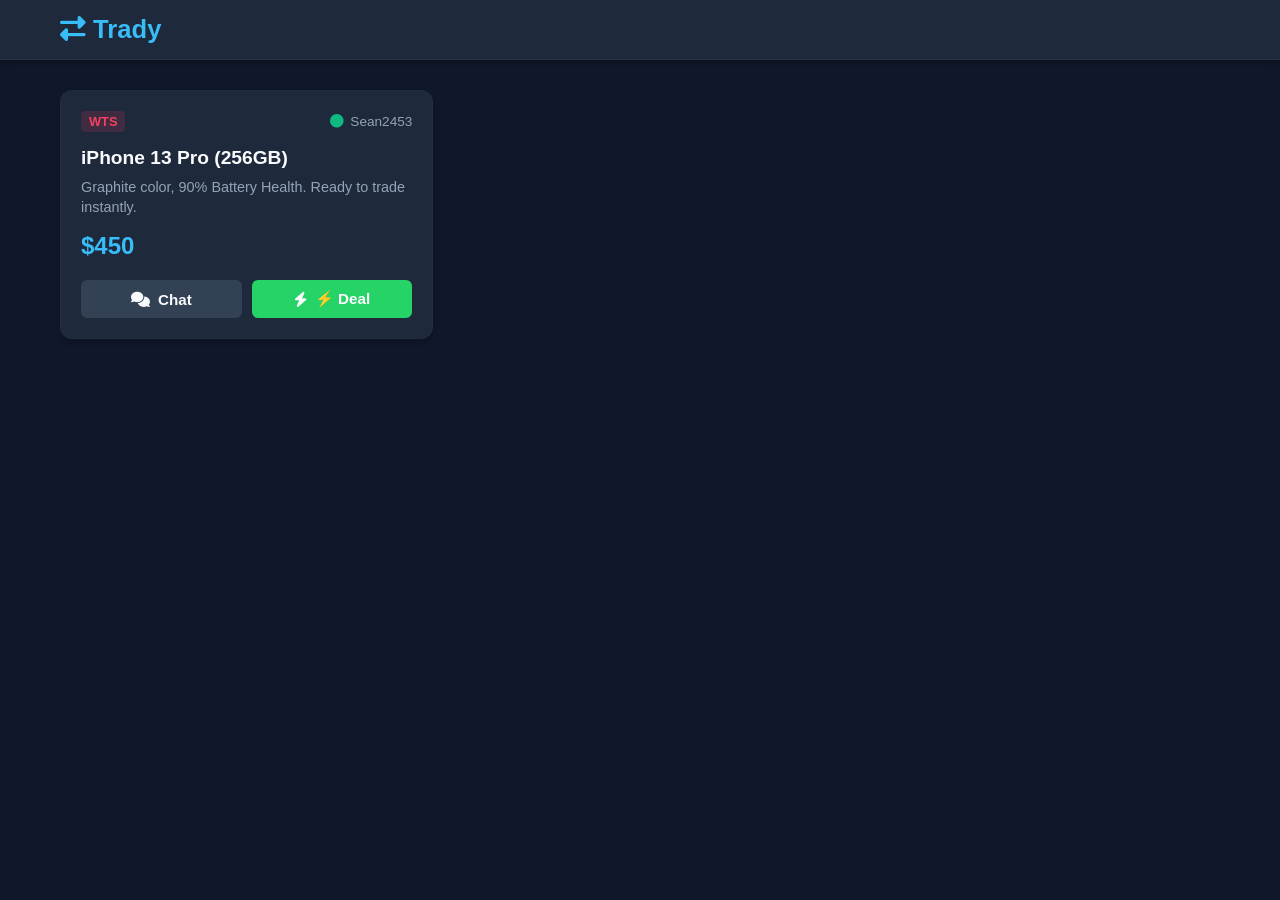
==== trady_debug/index.html @ e3c64886 "Introduce multiple contact choices feature to help dealers to contact to each other on their preferr" ====
<!DOCTYPE html>
<html lang="en">

<head>
    <meta charset="UTF-8">
    <meta name="viewport" content="width=device-width, initial-scale=1.0">
    <title>Trady - Advanced Marketplace</title>
    <link rel="stylesheet" href="style.css">
    <link rel="stylesheet" href="https://cdnjs.cloudflare.com/ajax/libs/font-awesome/6.4.0/css/all.min.css">
</head>

<body>

    <header class="navbar">
        <div class="nav-container">
            <h1 class="logo"><i class="fa-solid fa-right-left"></i> Trady</h1>
        </div>
    </header>

    <main class="container">
        <section class="deals-grid">

            <div class="deal-card" data-item="iPhone 13 Pro" data-price="$450" data-phone="60123456789"
                data-telegram="sean_trades" data-line="sean_line_id" data-email="sean@example.com"
                data-discord="Sean2453#1111" data-wechat="wxid_sean" data-fb="sean.messenger.id">

                <div class="card-header">
                    <span class="deal-type wts">WTS</span>
                    <span class="user-status online"><i class="fa-solid fa-circle"></i> Sean2453</span>
                </div>
                <div class="card-body">
                    <h3 class="item-title">iPhone 13 Pro (256GB)</h3>
                    <p class="item-details">Graphite color, 90% Battery Health. Ready to trade instantly.</p>
                    <div class="price-tag">$450</div>
                </div>
                <div class="card-actions">
                    <button class="btn btn-chat"><i class="fa-solid fa-comments"></i> Chat</button>
                    <button class="btn btn-deal trigger-deal-modal"><i class="fa-solid fa-bolt"></i> ⚡ Deal</button>
                </div>
            </div>

        </section>
    </main>

    <div id="dealModal" class="modal-overlay">
        <div class="modal-content">
            <div class="modal-header">
                <div class="modal-title-area">
                    <h2>Connect with Seller</h2>
                    <p class="modal-subtitle">Customize your message before sending.</p>
                </div>
                <button class="close-modal" aria-label="Close modal">&times;</button>
            </div>

            <div class="modal-body">
                <div class="preview-section">
                    <label for="messageBox" class="preview-label"><i class="fa-solid fa-pen-to-square"></i> Your Message
                        Offer:</label>
                    <textarea id="messageBox" rows="3" placeholder="Type your offer message here..."></textarea>
                    <p class="preview-hint">Editing this text updates all connection links below instantly!</p>
                </div>

                <hr class="modal-divider">

                <div class="tier-section">
                    <h3>⚡ One-Click Chat</h3>
                    <p class="tier-help">Opens the app automatically with your text above.</p>
                    <div class="tier-grid">
                        <a id="link-whatsapp" target="_blank" class="channel-btn btn-wa"><i
                                class="fa-brands fa-whatsapp"></i> WhatsApp</a>
                        <a id="link-telegram" target="_blank" class="channel-btn btn-tg"><i
                                class="fa-brands fa-telegram"></i> Telegram</a>
                        <a id="link-line" target="_blank" class="channel-btn btn-line"><i class="fa-brands fa-line"></i>
                            LINE Chat</a>
                        <a id="link-sms" class="channel-btn btn-sms"><i class="fa-solid fa-comment-sms"></i> Mobile
                            SMS</a>
                        <a id="link-email" class="channel-btn btn-email"><i class="fa-solid fa-envelope"></i> Send
                            Email</a>
                    </div>
                </div>

                <hr class="modal-divider">

                <div class="tier-section">
                    <h3>📋 Copy ID & Go</h3>
                    <p class="tier-help">Copies the seller's username and opens the app.</p>
                    <div class="tier-grid">
                        <button id="btn-discord" class="channel-btn btn-dc"><i class="fa-brands fa-discord"></i>
                            Discord</button>
                        <button id="btn-wechat" class="channel-btn btn-wc"><i class="fa-brands fa-weixin"></i>
                            WeChat</button>
                        <a id="link-messenger" target="_blank" class="channel-btn btn-msgr"><i
                                class="fa-brands fa-facebook-messenger"></i> Messenger</a>
                    </div>
                </div>
            </div>
        </div>
    </div>

    <div id="toast" class="toast-notification">Username copied to clipboard!</div>

    <script src="app.js"></script>
</body>

</html>
---- trady_debug/style.css ----
/* --- Core Reset & Colors --- */
:root {
    --bg-dark: #0f172a;
    --bg-card: #1e293b;
    --bg-input: #334155;
    --text-main: #f8fafc;
    --text-muted: #94a3b8;
    --primary-accent: #38bdf8;
    --whatsapp-green: #25d366;
    --wts-color: #f43f5e;
    --wtb-color: #10b981;
}

* {
    margin: 0;
    padding: 0;
    box-sizing: border-box;
    font-family: 'Segoe UI', Tahoma, Geneva, Verdana, sans-serif;
}

body {
    background-color: var(--bg-dark);
    color: var(--text-main);
    padding-bottom: 40px;
}

/* --- Navbar Design --- */
.navbar {
    background-color: var(--bg-card);
    position: sticky;
    top: 0;
    z-index: 100;
    box-shadow: 0 4px 6px -1px rgba(0, 0, 0, 0.3);
    border-bottom: 1px solid rgba(255, 255, 255, 0.05);
}

.nav-container {
    max-width: 1200px;
    margin: 0 auto;
    padding: 15px 20px;
    display: flex;
    justify-content: space-between;
    align-items: center;
}

.logo {
    font-size: 1.6rem;
    font-weight: 700;
    color: var(--primary-accent);
}

.nav-links a {
    color: var(--text-muted);
    text-decoration: none;
    margin-left: 20px;
    font-weight: 500;
    transition: color 0.2s;
}

.nav-links a:hover,
.nav-links a.active {
    color: var(--text-main);
}

.nav-links .profile-btn {
    background-color: rgba(56, 189, 248, 0.1);
    color: var(--primary-accent);
    padding: 6px 12px;
    border-radius: 20px;
    border: 1px solid var(--primary-accent);
}

/* --- Container Layout --- */
.container {
    max-width: 1200px;
    margin: 30px auto;
    padding: 0 20px;
}

/* --- Search & Filter Interface --- */
.filter-section {
    background-color: var(--bg-card);
    padding: 20px;
    border-radius: 12px;
    margin-bottom: 30px;
    box-shadow: 0 10px 15px -3px rgba(0, 0, 0, 0.3);
}

.search-bar-container {
    position: relative;
    width: 100%;
    margin-bottom: 15px;
}

.search-icon {
    position: absolute;
    left: 15px;
    top: 50%;
    transform: translateY(-50%);
    color: var(--text-muted);
}

.search-bar-container input {
    width: 100%;
    padding: 14px 14px 14px 45px;
    background-color: var(--bg-input);
    border: 1px solid transparent;
    border-radius: 8px;
    color: var(--text-main);
    font-size: 1rem;
    outline: none;
    transition: border-color 0.2s;
}

.search-bar-container input:focus {
    border-color: var(--primary-accent);
}

.market-toggles {
    display: flex;
    justify-content: space-between;
    align-items: center;
    flex-wrap: wrap;
    gap: 15px;
}

.tab-group {
    background-color: var(--bg-dark);
    padding: 4px;
    border-radius: 8px;
    display: flex;
}

.tab-btn {
    background: none;
    border: none;
    color: var(--text-muted);
    padding: 8px 24px;
    font-weight: 600;
    cursor: pointer;
    border-radius: 6px;
    transition: all 0.2s;
    display: flex;
    align-items: center;
    gap: 8px;
}

.tab-btn.active {
    background-color: var(--bg-input);
    color: var(--text-main);
}

.badge {
    font-size: 0.7rem;
    padding: 2px 6px;
    border-radius: 4px;
    color: white;
}

.badge.buy {
    background-color: var(--wts-color);
}

.badge.sell {
    background-color: var(--wtb-color);
}

.status-filter label {
    color: var(--text-muted);
    cursor: pointer;
    display: flex;
    align-items: center;
    gap: 8px;
}

/* --- Live Deals Grid System --- */
.deals-grid {
    display: grid;
    grid-template-columns: repeat(auto-fill, minmax(340px, 1fr));
    gap: 20px;
}

.deal-card {
    background-color: var(--bg-card);
    border-radius: 12px;
    padding: 20px;
    display: flex;
    flex-direction: column;
    justify-content: space-between;
    box-shadow: 0 4px 6px -1px rgba(0, 0, 0, 0.2);
    border: 1px solid rgba(255, 255, 255, 0.02);
    transition: transform 0.2s, box-shadow 0.2s;
}

.deal-card:hover {
    transform: translateY(-4px);
    box-shadow: 0 10px 20px -5px rgba(0, 0, 0, 0.4);
}

.card-header {
    display: flex;
    justify-content: space-between;
    align-items: center;
    margin-bottom: 15px;
}

.deal-type {
    font-weight: 800;
    padding: 3px 8px;
    border-radius: 4px;
    font-size: 0.8rem;
}

.deal-type.wts {
    background-color: rgba(244, 63, 94, 0.15);
    color: var(--wts-color);
}

.deal-type.wtb {
    background-color: rgba(16, 185, 129, 0.15);
    color: var(--wtb-color);
}

.user-status {
    font-size: 0.85rem;
    color: var(--text-muted);
    display: flex;
    align-items: center;
    gap: 6px;
}

.user-status.online i {
    color: var(--wtb-color);
}

.user-status.away i {
    color: #f59e0b;
}

.card-body {
    flex-grow: 1;
    margin-bottom: 20px;
}

.item-title {
    font-size: 1.2rem;
    margin-bottom: 8px;
}

.item-details {
    color: var(--text-muted);
    font-size: 0.9rem;
    line-height: 1.4;
    margin-bottom: 15px;
}

.price-tag {
    font-size: 1.5rem;
    font-weight: 700;
    color: var(--primary-accent);
}

/* --- Action Buttons Alignment --- */
.card-actions {
    display: grid;
    grid-template-columns: 1fr 1fr;
    gap: 10px;
}

.btn {
    padding: 10px;
    border: none;
    border-radius: 6px;
    font-weight: 600;
    font-size: 0.95rem;
    cursor: pointer;
    text-align: center;
    text-decoration: none;
    display: flex;
    justify-content: center;
    align-items: center;
    gap: 8px;
    transition: background-color 0.2s, opacity 0.2s;
}

.btn-chat {
    background-color: var(--bg-input);
    color: var(--text-main);
}

.btn-chat:hover {
    background-color: #475569;
}

.btn-deal {
    background-color: var(--whatsapp-green);
    color: #fff;
}

.btn-deal:hover {
    opacity: 0.9;
}

/* (Keep your existing styles from earlier, and append the following modal/toast layouts) */

/* --- Modal Layout Overlay --- */
.modal-overlay {
    position: fixed;
    top: 0;
    left: 0;
    width: 100%;
    height: 100%;
    background-color: rgba(0, 0, 0, 0.7);
    display: none;
    /* Controlled by JS */
    justify-content: center;
    align-items: center;
    z-index: 1000;
}

.modal-content {
    background-color: var(--bg-card);
    width: 90%;
    max-width: 500px;
    border-radius: 12px;
    padding: 24px;
    border: 1px solid rgba(255, 255, 255, 0.1);
    box-shadow: 0 20px 25px -5px rgba(0, 0, 0, 0.5);
    animation: fadeIn 0.2s ease-out;
}

@keyframes fadeIn {
    from {
        transform: scale(0.95);
        opacity: 0;
    }

    to {
        transform: scale(1);
        opacity: 1;
    }
}

.modal-header {
    display: flex;
    justify-content: space-between;
    align-items: center;
    margin-bottom: 20px;
}

.close-modal {
    background: none;
    border: none;
    color: var(--text-muted);
    font-size: 2rem;
    cursor: pointer;
}

.modal-body h3 {
    font-size: 0.95rem;
    color: var(--text-muted);
    margin-bottom: 12px;
    text-transform: uppercase;
    letter-spacing: 0.5px;
}

.modal-divider {
    border: 0;
    height: 1px;
    background: rgba(255, 255, 255, 0.1);
    margin: 20px 0;
}

/* --- Tiered Channel Grids --- */
.tier-grid {
    display: grid;
    grid-template-columns: repeat(auto-fill, minmax(130px, 1fr));
    gap: 10px;
}

.channel-btn {
    padding: 12px;
    border: none;
    border-radius: 6px;
    color: #fff;
    font-weight: 600;
    font-size: 0.85rem;
    cursor: pointer;
    text-align: center;
    text-decoration: none;
    display: flex;
    flex-direction: column;
    align-items: center;
    gap: 6px;
    transition: transform 0.1s, filter 0.2s;
}

.channel-btn i {
    font-size: 1.4rem;
}

.channel-btn:hover {
    filter: brightness(1.15);
    transform: translateY(-2px);
}

/* --- Exact Brand Hex Colors --- */
.btn-wa {
    background-color: #25D366;
}

.btn-tg {
    background-color: #26A5E4;
}

.btn-line {
    background-color: #06C755;
}

.btn-sms {
    background-color: #4b5563;
}

.btn-email {
    background-color: #ea4335;
}

.btn-dc {
    background-color: #5865F2;
}

.btn-wc {
    background-color: #07C160;
}

.btn-msgr {
    background-color: #00B2FF;
}

/* --- Toast Notification Banner --- */
.toast-notification {
    position: fixed;
    bottom: -60px;
    left: 50%;
    transform: translateX(-50%);
    background-color: var(--primary-accent);
    color: #0f172a;
    padding: 12px 24px;
    border-radius: 30px;
    font-weight: 700;
    box-shadow: 0 10px 15px -3px rgba(0, 0, 0, 0.3);
    transition: bottom 0.3s ease-in-out;
    z-index: 1100;
}

.toast-notification.show {
    bottom: 30px;
}

.modal-title-area h2 {
    font-size: 1.4rem;
    font-weight: 700;
}

.modal-subtitle {
    color: var(--text-muted);
    font-size: 0.85rem;
    margin-top: 2px;
}

.tier-section {
    margin-bottom: 15px;
}

.tier-section h3 {
    font-size: 1rem;
    color: var(--text-main);
    margin-bottom: 2px !important;
}

.tier-help {
    color: var(--text-muted);
    font-size: 0.8rem;
    margin-bottom: 12px;
}

/* --- Message Preview Box Styles --- */
.preview-section {
    display: flex;
    flex-direction: column;
    margin-bottom: 5px;
}

.preview-label {
    font-size: 0.9rem;
    font-weight: 600;
    color: var(--primary-accent);
    margin-bottom: 8px;
    display: flex;
    align-items: center;
    gap: 6px;
}

#messageBox {
    background-color: var(--bg-dark);
    color: var(--text-main);
    border: 1px solid var(--bg-input);
    border-radius: 8px;
    padding: 12px;
    font-size: 0.95rem;
    line-height: 1.4;
    resize: none;
    outline: none;
    transition: border-color 0.2s;
}

#messageBox:focus {
    border-color: var(--primary-accent);
}

.preview-hint {
    font-size: 0.75rem;
    color: var(--text-muted);
    margin-top: 6px;
    font-style: italic;
}
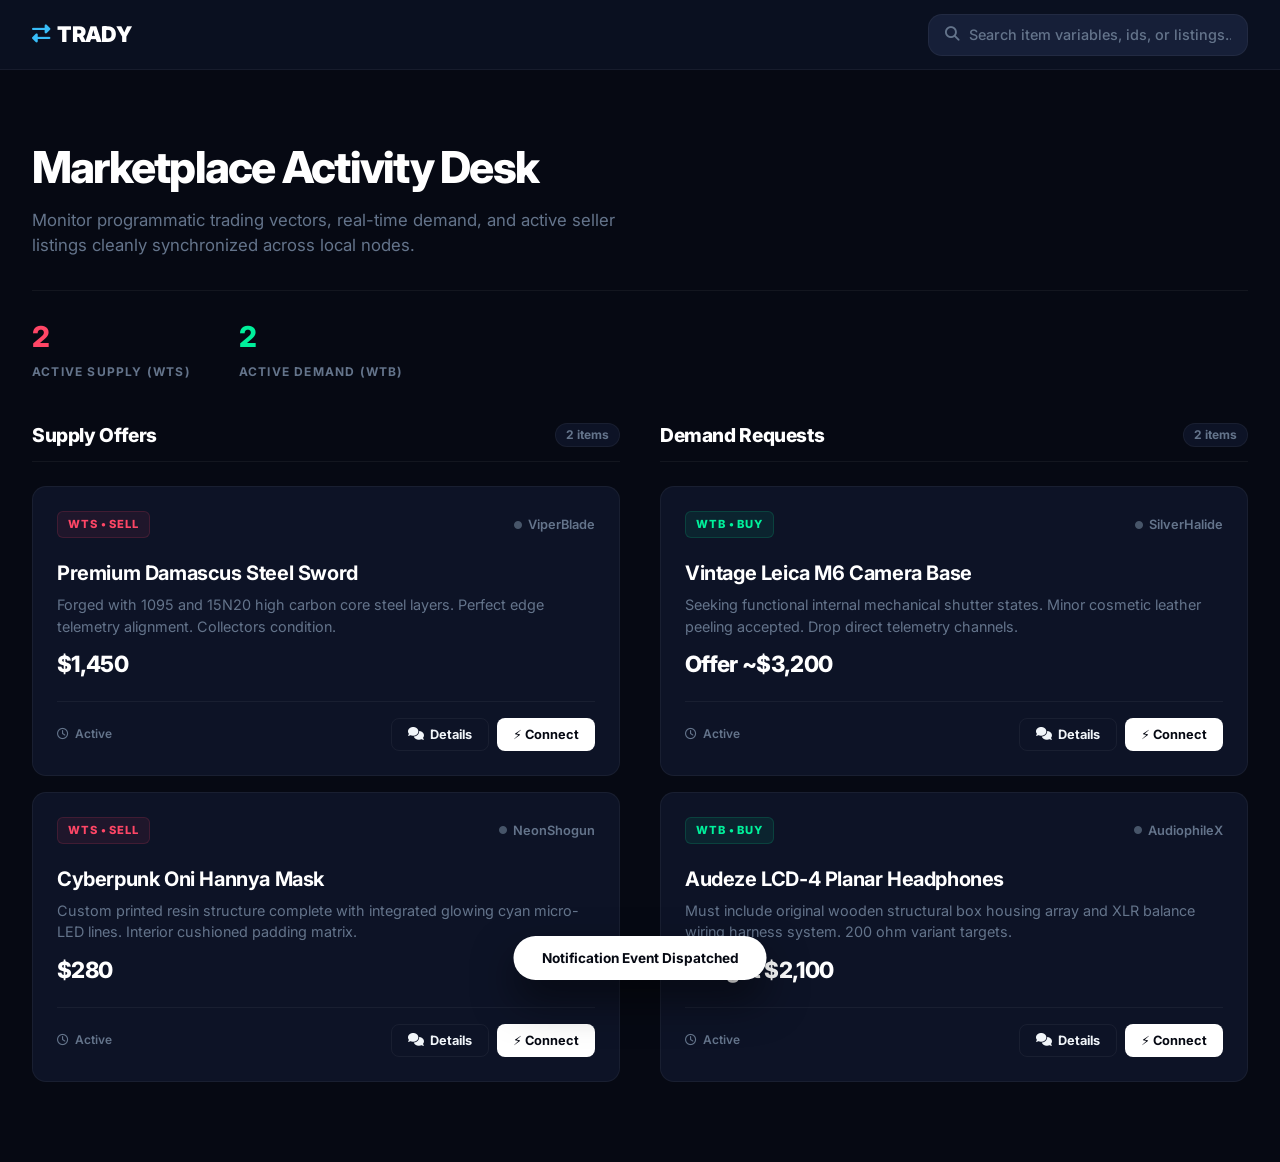
==== commit a8b1ff68: "Revamp marketplace UI with dynamic data loading, search filtering, and premium dark theme" ====
--- a/trady_debug/index.html
+++ b/trady_debug/index.html
@@ -1,105 +1,114 @@
 <!DOCTYPE html>
 <html lang="en">
-
 <head>
     <meta charset="UTF-8">
     <meta name="viewport" content="width=device-width, initial-scale=1.0">
-    <title>Trady - Advanced Marketplace</title>
+    <title>Trady — Premium Analytics Trading Board</title>
     <link rel="stylesheet" href="style.css">
+    <link href="https://fonts.googleapis.com/css2?family=Inter:wght@400;500;600;700;800;900&display=swap" rel="stylesheet">
     <link rel="stylesheet" href="https://cdnjs.cloudflare.com/ajax/libs/font-awesome/6.4.0/css/all.min.css">
 </head>
-
 <body>
 
     <header class="navbar">
         <div class="nav-container">
             <h1 class="logo"><i class="fa-solid fa-right-left"></i> Trady</h1>
+            <div class="nav-search-wrapper">
+                <div class="nav-search-input-wrap" id=\"navSearchWrap\">
+                    <i class="fa-solid fa-magnifying-glass nav-search-icon"></i>
+                    <input type="text" id="searchInput" placeholder="Search item variables, ids, or listings..." autocomplete="off">
+                    <button class="nav-clear-btn" id="clearSearch" aria-label="Clear context search">
+                        <i class="fa-solid fa-xmark"></i>
+                    </button>
+                </div>
+            </div>
         </div>
+        <div class="nav-search-meta" id="searchMeta"></div>
     </header>
 
-    <main class="container">
-        <section class="deals-grid">
+    <section class="hero-section">
+        <h2 class="hero-title">Marketplace Activity Desk</h2>
+        <p class="hero-subtitle">Monitor programmatic trading vectors, real-time demand, and active seller listings cleanly synchronized across local nodes.</p>
+        
+        <div class="hero-stats-row">
+            <div class="stat-item">
+                <span id="wtsCount" class="stat-val wts-color">0</span>
+                <span class="stat-lbl">Active Supply (WTS)</span>
+            </div>
+            <div class="stat-item">
+                <span id="wtbCount" class="stat-val wtb-color">0</span>
+                <span class="stat-lbl">Active Demand (WTB)</span>
+            </div>
+        </div>
+    </section>
 
-            <div class="deal-card" data-item="iPhone 13 Pro" data-price="$450" data-phone="60123456789"
-                data-telegram="sean_trades" data-line="sean_line_id" data-email="sean@example.com"
-                data-discord="Sean2453#1111" data-wechat="wxid_sean" data-fb="sean.messenger.id">
+    <main class="main-marketplace-grid">
+        
+        <section class="market-column">
+            <header class="column-header">
+                <h3 class="column-title">Supply Offers</h3>
+                <span id="wtsBadge" class="column-count-badge">0 items</span>
+            </header>
+            
+            <div id="wtsEmpty" class="empty-state-card hidden-element">No sell configurations active.</div>
+            <div id="wtsGrid" class="deals-vertical-stack">
+                </div>
+        </section>
 
-                <div class="card-header">
-                    <span class="deal-type wts">WTS</span>
-                    <span class="user-status online"><i class="fa-solid fa-circle"></i> Sean2453</span>
+        <section class="market-column">
+            <header class="column-header">
+                <h3 class="column-title">Demand Requests</h3>
+                <span id="wtbBadge" class="column-count-badge">0 items</span>
+            </header>
+            
+            <div id="wtbEmpty" class="empty-state-card hidden-element">No demand lines matching query signals.</div>
+            <div id="wtbGrid" class="deals-vertical-stack">
                 </div>
-                <div class="card-body">
-                    <h3 class="item-title">iPhone 13 Pro (256GB)</h3>
-                    <p class="item-details">Graphite color, 90% Battery Health. Ready to trade instantly.</p>
-                    <div class="price-tag">$450</div>
-                </div>
-                <div class="card-actions">
-                    <button class="btn btn-chat"><i class="fa-solid fa-comments"></i> Chat</button>
-                    <button class="btn btn-deal trigger-deal-modal"><i class="fa-solid fa-bolt"></i> ⚡ Deal</button>
-                </div>
-            </div>
-
         </section>
     </main>
 
+    <div id="noResults" class="empty-state-card hidden-element" style="max-width: 600px; margin: 3rem auto;">
+        <i class="fa-solid fa-box-open" style="font-size: 2rem; margin-bottom: 10px;"></i>
+        <p>No trading data matrices correlate with criteria search query signature: <strong id="noResultsQuery">""</strong></p>
+    </div>
+
     <div id="dealModal" class="modal-overlay">
-        <div class="modal-content">
-            <div class="modal-header">
-                <div class="modal-title-area">
-                    <h2>Connect with Seller</h2>
-                    <p class="modal-subtitle">Customize your message before sending.</p>
-                </div>
-                <button class="close-modal" aria-label="Close modal">&times;</button>
-            </div>
-
-            <div class="modal-body">
-                <div class="preview-section">
-                    <label for="messageBox" class="preview-label"><i class="fa-solid fa-pen-to-square"></i> Your Message
-                        Offer:</label>
-                    <textarea id="messageBox" rows="3" placeholder="Type your offer message here..."></textarea>
-                    <p class="preview-hint">Editing this text updates all connection links below instantly!</p>
+        <div class="modal-wrapper">
+            <header class="modal-header-block">
+                <h3 class="modal-title-text" id="modalTitle">Initialize Transaction Link</h3>
+                <button class="close-modal" aria-label="Close interactive display overlay"><i class="fa-solid fa-xmark"></i></button>
+            </header>
+            
+            <div class="modal-body-content">
+                <div class="preview-box-container">
+                    <p id="messageBox" style="font-size: 0.95rem; line-height: 1.5; color: var(--text-main); font-weight: 500;"></p>
                 </div>
 
-                <hr class="modal-divider">
-
                 <div class="tier-section">
-                    <h3>⚡ One-Click Chat</h3>
-                    <p class="tier-help">Opens the app automatically with your text above.</p>
+                    <h3>⚡ Direct Integration Channels</h3>
                     <div class="tier-grid">
-                        <a id="link-whatsapp" target="_blank" class="channel-btn btn-wa"><i
-                                class="fa-brands fa-whatsapp"></i> WhatsApp</a>
-                        <a id="link-telegram" target="_blank" class="channel-btn btn-tg"><i
-                                class="fa-brands fa-telegram"></i> Telegram</a>
-                        <a id="link-line" target="_blank" class="channel-btn btn-line"><i class="fa-brands fa-line"></i>
-                            LINE Chat</a>
-                        <a id="link-sms" class="channel-btn btn-sms"><i class="fa-solid fa-comment-sms"></i> Mobile
-                            SMS</a>
-                        <a id="link-email" class="channel-btn btn-email"><i class="fa-solid fa-envelope"></i> Send
-                            Email</a>
+                        <a id="link-whatsapp" target="_blank" class="channel-btn"><i class="fa-brands fa-whatsapp"></i> WhatsApp</a>
+                        <a id="link-telegram" target="_blank" class="channel-btn"><i class="fa-brands fa-telegram"></i> Telegram</a>
+                        <a id="link-line" target="_blank" class="channel-btn"><i class="fa-brands fa-line"></i> LINE Chat</a>
+                        <a id="link-sms" class="channel-btn"><i class="fa-solid fa-comment-sms"></i> Mobile SMS</a>
+                        <a id="link-email" class="channel-btn"><i class="fa-solid fa-envelope"></i> Send Email</a>
                     </div>
                 </div>
 
-                <hr class="modal-divider">
-
                 <div class="tier-section">
-                    <h3>📋 Copy ID & Go</h3>
-                    <p class="tier-help">Copies the seller's username and opens the app.</p>
+                    <h3>📋 Identity Context Routing</h3>
                     <div class="tier-grid">
-                        <button id="btn-discord" class="channel-btn btn-dc"><i class="fa-brands fa-discord"></i>
-                            Discord</button>
-                        <button id="btn-wechat" class="channel-btn btn-wc"><i class="fa-brands fa-weixin"></i>
-                            WeChat</button>
-                        <a id="link-messenger" target="_blank" class="channel-btn btn-msgr"><i
-                                class="fa-brands fa-facebook-messenger"></i> Messenger</a>
+                        <button id="btn-discord" class="channel-btn"><i class="fa-brands fa-discord"></i> Discord</button>
+                        <button id="btn-wechat" class="channel-btn"><i class="fa-brands fa-weixin"></i> WeChat</button>
+                        <a id="link-messenger" target="_blank" class="channel-btn"><i class="fa-brands fa-facebook-messenger"></i> Messenger</a>
                     </div>
                 </div>
             </div>
         </div>
     </div>
 
-    <div id="toast" class="toast-notification">Username copied to clipboard!</div>
+    <div id="toast" class="toast-notification">Notification Event Dispatched</div>
 
     <script src="app.js"></script>
 </body>
-
 </html>
--- a/trady_debug/style.css
+++ b/trady_debug/style.css
@@ -1,526 +1,582 @@
-/* --- Core Reset & Colors --- */
+/* ==========================================================================
+   1. PREMIUM CINEMATIC DARK DESIGN TOKENS
+   ========================================================================== */
 :root {
-    --bg-dark: #0f172a;
-    --bg-card: #1e293b;
-    --bg-input: #334155;
-    --text-main: #f8fafc;
-    --text-muted: #94a3b8;
-    --primary-accent: #38bdf8;
-    --whatsapp-green: #25d366;
-    --wts-color: #f43f5e;
-    --wtb-color: #10b981;
-}
-
-* {
-    margin: 0;
-    padding: 0;
-    box-sizing: border-box;
-    font-family: 'Segoe UI', Tahoma, Geneva, Verdana, sans-serif;
-}
-
-body {
-    background-color: var(--bg-dark);
-    color: var(--text-main);
-    padding-bottom: 40px;
-}
-
-/* --- Navbar Design --- */
+    /* Obsidian Luxury Base Tones */
+    --bg-dark:        #060913;       /* Deep obsidian canvas background */
+    --bg-card:        #0d1326;       /* Elevated pitch-dark panel base */
+    --bg-input:       #161f38;       /* Clean, high-contrast input slots */
+    --border-subtle:  rgba(255, 255, 255, 0.05);
+    --border-glow:    rgba(56, 189, 248, 0.15);
+    
+    /* Typography Palette */
+    --text-main:      #f1f5f9;       /* Razor sharp high-contrast off-white */
+    --text-muted:     #64748b;       /* Cool slate grey for secondary metadata */
+    --text-bright:    #ffffff;       /* Pure white accents */
+    
+    /* Luxury Identity Colors */
+    --primary-accent: #38bdf8;       /* Electric Cyan Core */
+    --wts-glow:       #ff4666;       /* Premium Ruby for WTS (Want to Sell) */
+    --wtb-glow:       #00f09b;       /* Luminous Emerald for WTB (Want to Buy) */
+    
+    /* Layout Constants */
+    --nav-height:     70px;
+    --radius-premium: 14px;
+    --radius-pill:    50rem;
+    --transition-smooth: all 0.3s cubic-bezier(0.16, 1, 0.3, 1);
+}
+
+/* ==========================================================================
+   2. GLOBAL TYPOGRAPHY RESET
+   ========================================================================== */
+* { 
+    margin: 0; 
+    padding: 0; 
+    box-sizing: border-box; 
+    font-family: 'Inter', system-ui, -apple-system, sans-serif;
+    -webkit-font-smoothing: antialiased;
+}
+
+html { 
+    scroll-behavior: smooth; 
+}
+
+body { 
+    background-color: var(--bg-dark); 
+    color: var(--text-main); 
+    padding-bottom: 80px;
+    line-height: 1.5;
+}
+
+/* ==========================================================================
+   3. HIGH-END FIXED NAVIGATION HEADER
+   ========================================================================== */
 .navbar {
-    background-color: var(--bg-card);
+    background-color: rgba(13, 19, 38, 0.75);
+    backdrop-filter: blur(20px);
+    -webkit-backdrop-filter: blur(20px);
     position: sticky;
     top: 0;
-    z-index: 100;
-    box-shadow: 0 4px 6px -1px rgba(0, 0, 0, 0.3);
-    border-bottom: 1px solid rgba(255, 255, 255, 0.05);
+    z-index: 200;
+    border-bottom: 1px solid var(--border-subtle);
+    height: var(--nav-height);
+    display: flex;
+    align-items: center;
 }
 
 .nav-container {
-    max-width: 1200px;
+    max-width: 1300px;
+    width: 100%;
     margin: 0 auto;
-    padding: 15px 20px;
-    display: flex;
+    padding: 0 2rem;
+    display: flex;
+    align-items: center;
     justify-content: space-between;
-    align-items: center;
 }
 
 .logo {
-    font-size: 1.6rem;
-    font-weight: 700;
+    font-size: 1.35rem;
+    font-weight: 900;
+    letter-spacing: -0.03em;
+    color: var(--text-bright);
+    display: flex;
+    align-items: center;
+    gap: 8px;
+    text-transform: uppercase;
+}
+
+.logo i {
     color: var(--primary-accent);
-}
-
-.nav-links a {
-    color: var(--text-muted);
-    text-decoration: none;
-    margin-left: 20px;
+    font-size: 1.15rem;
+}
+
+/* Typography-Focused Search Bar Engine */
+.nav-search-wrapper {
+    position: relative;
+    display: flex;
+    align-items: center;
+}
+
+.nav-search-input-wrap {
+    display: flex;
+    align-items: center;
+    background-color: var(--bg-input);
+    border: 1px solid var(--border-subtle);
+    border-radius: var(--radius-premium);
+    padding: 0 1rem;
+    height: 42px;
+    width: 320px;
+    transition: var(--transition-smooth);
+}
+
+.nav-search-input-wrap:focus-within {
+    border-color: rgba(56, 189, 248, 0.4);
+    box-shadow: 0 0 0 1px rgba(56, 189, 248, 0.4);
+    width: 380px;
+}
+
+.nav-search-icon {
+    color: var(--text-muted);
+    margin-right: 10px;
+    font-size: 0.9rem;
+}
+
+.nav-search-input-wrap input {
+    background: transparent;
+    border: none;
+    outline: none;
+    color: var(--text-main);
+    width: 100%;
+    font-size: 0.9rem;
     font-weight: 500;
-    transition: color 0.2s;
-}
-
-.nav-links a:hover,
-.nav-links a.active {
-    color: var(--text-main);
-}
-
-.nav-links .profile-btn {
-    background-color: rgba(56, 189, 248, 0.1);
-    color: var(--primary-accent);
-    padding: 6px 12px;
-    border-radius: 20px;
-    border: 1px solid var(--primary-accent);
-}
-
-/* --- Container Layout --- */
-.container {
-    max-width: 1200px;
-    margin: 30px auto;
-    padding: 0 20px;
-}
-
-/* --- Search & Filter Interface --- */
-.filter-section {
-    background-color: var(--bg-card);
-    padding: 20px;
-    border-radius: 12px;
-    margin-bottom: 30px;
-    box-shadow: 0 10px 15px -3px rgba(0, 0, 0, 0.3);
-}
-
-.search-bar-container {
-    position: relative;
-    width: 100%;
-    margin-bottom: 15px;
-}
-
-.search-icon {
-    position: absolute;
-    left: 15px;
-    top: 50%;
-    transform: translateY(-50%);
-    color: var(--text-muted);
-}
-
-.search-bar-container input {
-    width: 100%;
-    padding: 14px 14px 14px 45px;
-    background-color: var(--bg-input);
-    border: 1px solid transparent;
-    border-radius: 8px;
-    color: var(--text-main);
-    font-size: 1rem;
-    outline: none;
-    transition: border-color 0.2s;
-}
-
-.search-bar-container input:focus {
-    border-color: var(--primary-accent);
-}
-
-.market-toggles {
-    display: flex;
-    justify-content: space-between;
-    align-items: center;
-    flex-wrap: wrap;
-    gap: 15px;
-}
-
-.tab-group {
-    background-color: var(--bg-dark);
-    padding: 4px;
-    border-radius: 8px;
-    display: flex;
-}
-
-.tab-btn {
+}
+
+.nav-search-input-wrap input::placeholder {
+    color: var(--text-muted);
+}
+
+.nav-clear-btn {
     background: none;
     border: none;
     color: var(--text-muted);
-    padding: 8px 24px;
+    cursor: pointer;
+    padding: 2px;
+    display: none;
+}
+
+.nav-clear-btn:hover { color: var(--text-main); }
+.nav-search-btn { display: none; } /* Kept clean desktop visible */
+
+/* Live Search Meta Overlay Dropdown */
+.nav-search-meta {
+    position: absolute;
+    top: calc(var(--nav-height) - 12px);
+    right: 2rem;
+    background-color: var(--bg-card);
+    border: 1px solid var(--border-subtle);
+    border-radius: var(--radius-premium);
+    padding: 12px 18px;
+    font-size: 0.8rem;
+    color: var(--text-muted);
     font-weight: 600;
-    cursor: pointer;
-    border-radius: 6px;
-    transition: all 0.2s;
-    display: flex;
-    align-items: center;
-    gap: 8px;
-}
-
-.tab-btn.active {
-    background-color: var(--bg-input);
-    color: var(--text-main);
-}
-
-.badge {
-    font-size: 0.7rem;
-    padding: 2px 6px;
-    border-radius: 4px;
-    color: white;
-}
-
-.badge.buy {
-    background-color: var(--wts-color);
-}
-
-.badge.sell {
-    background-color: var(--wtb-color);
-}
-
-.status-filter label {
-    color: var(--text-muted);
-    cursor: pointer;
-    display: flex;
-    align-items: center;
-    gap: 8px;
-}
-
-/* --- Live Deals Grid System --- */
-.deals-grid {
+    letter-spacing: 0.5px;
+    box-shadow: 0 20px 40px rgba(0,0,0,0.5);
+    display: none;
+    z-index: 190;
+}
+
+/* ==========================================================================
+   4. TYPOGRAPHICAL HERO DASHBOARD
+   ========================================================================== */
+.hero-section {
+    max-width: 1300px;
+    margin: 4rem auto 2.5rem auto;
+    padding: 0 2rem;
+    text-align: left;
+}
+
+.hero-title {
+    font-size: 2.75rem;
+    font-weight: 800;
+    letter-spacing: -0.04em;
+    color: var(--text-bright);
+    margin-bottom: 0.5rem;
+}
+
+.hero-subtitle {
+    font-size: 1.05rem;
+    color: var(--text-muted);
+    max-width: 600px;
+    font-weight: 400;
+    margin-bottom: 2rem;
+}
+
+/* Premium Analytic Data Row Counters */
+.hero-stats-row {
+    display: flex;
+    gap: 3rem;
+    border-top: 1px solid var(--border-subtle);
+    padding-top: 1.5rem;
+}
+
+.stat-item {
+    display: flex;
+    flex-direction: column;
+    gap: 4px;
+}
+
+.stat-val {
+    font-size: 1.8rem;
+    font-weight: 800;
+    color: var(--text-bright);
+    letter-spacing: -0.02em;
+}
+
+.stat-val.wts-color { color: var(--wts-glow); }
+.stat-val.wtb-color { color: var(--wtb-glow); }
+
+.stat-lbl {
+    font-size: 0.75rem;
+    font-weight: 700;
+    text-transform: uppercase;
+    letter-spacing: 0.1em;
+    color: var(--text-muted);
+}
+
+/* ==========================================================================
+   5. TWO-COLUMN SPLIT GRID SYSTEM
+   ========================================================================== */
+.main-marketplace-grid {
+    max-width: 1300px;
+    margin: 0 auto;
+    padding: 0 2rem;
     display: grid;
-    grid-template-columns: repeat(auto-fill, minmax(340px, 1fr));
-    gap: 20px;
-}
-
+    grid-template-columns: 1fr 1fr;
+    gap: 2.5rem;
+}
+
+/* Responsive Fallback breakpoint */
+@media (max-width: 968px) {
+    .main-marketplace-grid { grid-template-columns: 1fr; gap: 3rem; }
+    .hero-title { font-size: 2.25rem; }
+}
+
+.column-header {
+    display: flex;
+    align-items: center;
+    justify-content: space-between;
+    margin-bottom: 1.5rem;
+    border-bottom: 1px solid var(--border-subtle);
+    padding-bottom: 0.75rem;
+}
+
+.column-title {
+    font-size: 1.2rem;
+    font-weight: 800;
+    letter-spacing: -0.02em;
+    color: var(--text-bright);
+    display: flex;
+    align-items: center;
+    gap: 10px;
+}
+
+.column-count-badge {
+    font-size: 0.75rem;
+    font-weight: 700;
+    background-color: var(--bg-card);
+    border: 1px solid var(--border-subtle);
+    color: var(--text-muted);
+    padding: 2px 10px;
+    border-radius: var(--radius-pill);
+}
+
+.deals-vertical-stack {
+    display: flex;
+    flex-direction: column;
+    gap: 1rem;
+}
+
+/* ==========================================================================
+   6. ELEVATED PREMIUM TRADING CARDS
+   ========================================================================== */
 .deal-card {
     background-color: var(--bg-card);
-    border-radius: 12px;
-    padding: 20px;
+    border: 1px solid var(--border-subtle);
+    border-radius: var(--radius-premium);
+    padding: 1.5rem;
     display: flex;
     flex-direction: column;
-    justify-content: space-between;
-    box-shadow: 0 4px 6px -1px rgba(0, 0, 0, 0.2);
-    border: 1px solid rgba(255, 255, 255, 0.02);
-    transition: transform 0.2s, box-shadow 0.2s;
+    gap: 1.25rem;
+    transition: var(--transition-smooth);
+    position: relative;
+    overflow: hidden;
 }
 
 .deal-card:hover {
     transform: translateY(-4px);
-    box-shadow: 0 10px 20px -5px rgba(0, 0, 0, 0.4);
-}
-
+    border-color: rgba(255, 255, 255, 0.12);
+    box-shadow: 0 20px 30px -10px rgba(0, 0, 0, 0.7);
+}
+
+/* Header Node Components */
 .card-header {
     display: flex;
+    align-items: center;
     justify-content: space-between;
-    align-items: center;
-    margin-bottom: 15px;
-}
-
+    width: 100%;
+}
+
+/* Typography Focused Monochromatic Badges */
 .deal-type {
+    font-size: 0.7rem;
     font-weight: 800;
-    padding: 3px 8px;
-    border-radius: 4px;
+    text-transform: uppercase;
+    letter-spacing: 0.08em;
+    padding: 4px 10px;
+    border-radius: 6px;
+}
+
+.deal-type.type-wts {
+    background-color: rgba(255, 70, 102, 0.08);
+    color: var(--wts-glow);
+    border: 1px solid rgba(255, 70, 102, 0.15);
+}
+
+.deal-type.type-wtb {
+    background-color: rgba(0, 240, 155, 0.08);
+    color: var(--wtb-glow);
+    border: 1px solid rgba(0, 240, 155, 0.15);
+}
+
+.user-status {
     font-size: 0.8rem;
-}
-
-.deal-type.wts {
-    background-color: rgba(244, 63, 94, 0.15);
-    color: var(--wts-color);
-}
-
-.deal-type.wtb {
-    background-color: rgba(16, 185, 129, 0.15);
-    color: var(--wtb-color);
-}
-
-.user-status {
-    font-size: 0.85rem;
+    font-weight: 600;
     color: var(--text-muted);
     display: flex;
     align-items: center;
     gap: 6px;
 }
 
-.user-status.online i {
-    color: var(--wtb-color);
-}
-
-.user-status.away i {
-    color: #f59e0b;
-}
-
+.user-status i {
+    font-size: 0.5rem;
+    color: #475569; /* Static offline */
+}
+
+/* Core Visual Data Configurations */
 .card-body {
-    flex-grow: 1;
-    margin-bottom: 20px;
+    display: flex;
+    flex-direction: column;
+    gap: 6px;
 }
 
 .item-title {
-    font-size: 1.2rem;
-    margin-bottom: 8px;
+    font-size: 1.25rem;
+    font-weight: 700;
+    letter-spacing: -0.02em;
+    color: var(--text-bright);
 }
 
 .item-details {
-    color: var(--text-muted);
     font-size: 0.9rem;
-    line-height: 1.4;
-    margin-bottom: 15px;
+    color: var(--text-muted);
+    font-weight: 400;
+    line-height: 1.5;
 }
 
 .price-tag {
-    font-size: 1.5rem;
-    font-weight: 700;
-    color: var(--primary-accent);
-}
-
-/* --- Action Buttons Alignment --- */
+    font-size: 1.4rem;
+    font-weight: 800;
+    color: var(--text-bright);
+    letter-spacing: -0.03em;
+    margin-top: 4px;
+}
+
+/* Footer Section Actions */
+.card-footer {
+    display: flex;
+    align-items: center;
+    justify-content: space-between;
+    border-top: 1px solid var(--border-subtle);
+    padding-top: 1rem;
+    width: 100%;
+}
+
+.card-timestamp {
+    font-size: 0.75rem;
+    font-weight: 600;
+    color: var(--text-muted);
+    display: flex;
+    align-items: center;
+    gap: 6px;
+}
+
 .card-actions {
-    display: grid;
-    grid-template-columns: 1fr 1fr;
-    gap: 10px;
-}
-
+    display: flex;
+    gap: 8px;
+}
+
+/* Clean Typography Action Buttons */
 .btn {
-    padding: 10px;
+    font-family: inherit;
+    font-size: 0.8rem;
+    font-weight: 700;
+    padding: 8px 16px;
+    border-radius: 8px;
+    cursor: pointer;
+    border: 1px solid var(--border-subtle);
+    transition: var(--transition-smooth);
+    display: flex;
+    align-items: center;
+    gap: 6px;
+}
+
+.btn-chat {
+    background-color: transparent;
+    color: var(--text-main);
+}
+
+.btn-chat:hover {
+    background-color: var(--bg-input);
+    color: var(--text-bright);
+}
+
+.btn-deal {
+    background-color: var(--text-bright);
+    color: var(--bg-dark);
     border: none;
-    border-radius: 6px;
-    font-weight: 600;
-    font-size: 0.95rem;
-    cursor: pointer;
-    text-align: center;
-    text-decoration: none;
-    display: flex;
-    justify-content: center;
-    align-items: center;
-    gap: 8px;
-    transition: background-color 0.2s, opacity 0.2s;
-}
-
-.btn-chat {
-    background-color: var(--bg-input);
-    color: var(--text-main);
-}
-
-.btn-chat:hover {
-    background-color: #475569;
-}
-
-.btn-deal {
-    background-color: var(--whatsapp-green);
-    color: #fff;
 }
 
 .btn-deal:hover {
-    opacity: 0.9;
-}
-
-/* (Keep your existing styles from earlier, and append the following modal/toast layouts) */
-
-/* --- Modal Layout Overlay --- */
+    background-color: #e2e8f0;
+    transform: scale(1.02);
+}
+
+/* ==========================================================================
+   7. MODALS & STATUS CODES SYSTEM
+   ========================================================================== */
 .modal-overlay {
     position: fixed;
-    top: 0;
-    left: 0;
+    top: 0; left: 0; width: 100%; height: 100%;
+    background-color: rgba(3, 5, 19, 0.85);
+    backdrop-filter: blur(16px);
+    display: flex;
+    align-items: center;
+    justify-content: center;
+    opacity: 0; pointer-events: none;
+    z-index: 1000;
+    transition: var(--transition-smooth);
+}
+
+.modal-overlay.active {
+    opacity: 1;
+    pointer-events: auto;
+}
+
+.modal-wrapper {
+    background-color: var(--bg-card);
+    border: 1px solid var(--border-subtle);
+    border-radius: 20px;
     width: 100%;
-    height: 100%;
-    background-color: rgba(0, 0, 0, 0.7);
-    display: none;
-    /* Controlled by JS */
-    justify-content: center;
-    align-items: center;
-    z-index: 1000;
-}
-
-.modal-content {
-    background-color: var(--bg-card);
-    width: 90%;
     max-width: 500px;
-    border-radius: 12px;
-    padding: 24px;
-    border: 1px solid rgba(255, 255, 255, 0.1);
-    box-shadow: 0 20px 25px -5px rgba(0, 0, 0, 0.5);
-    animation: fadeIn 0.2s ease-out;
-}
-
-@keyframes fadeIn {
-    from {
-        transform: scale(0.95);
-        opacity: 0;
-    }
-
-    to {
-        transform: scale(1);
-        opacity: 1;
-    }
-}
-
-.modal-header {
-    display: flex;
+    overflow: hidden;
+    box-shadow: 0 30px 60px -15px rgba(0,0,0,0.8);
+    transform: scale(0.95);
+    transition: var(--transition-smooth);
+}
+
+.modal-overlay.active .modal-wrapper {
+    transform: scale(1);
+}
+
+.modal-header-block {
+    padding: 1.5rem 2rem;
+    border-bottom: 1px solid var(--border-subtle);
+    display: flex;
+    align-items: center;
     justify-content: space-between;
-    align-items: center;
-    margin-bottom: 20px;
+}
+
+.modal-title-text {
+    font-size: 1.15rem;
+    font-weight: 800;
+    color: var(--text-bright);
 }
 
 .close-modal {
     background: none;
     border: none;
     color: var(--text-muted);
-    font-size: 2rem;
+    font-size: 1.25rem;
     cursor: pointer;
-}
-
-.modal-body h3 {
-    font-size: 0.95rem;
-    color: var(--text-muted);
-    margin-bottom: 12px;
+    transition: color 0.2s;
+}
+
+.close-modal:hover { color: var(--text-bright); }
+
+.modal-body-content {
+    padding: 2rem;
+    display: flex;
+    flex-direction: column;
+    gap: 1.5rem;
+}
+
+.preview-box-container {
+    background-color: var(--bg-dark);
+    border: 1px solid var(--border-subtle);
+    border-radius: var(--radius-premium);
+    padding: 1rem;
+}
+
+/* Channel Platform Action Systems Grid */
+.tier-section h3 {
+    font-size: 0.75rem;
+    font-weight: 700;
     text-transform: uppercase;
-    letter-spacing: 0.5px;
-}
-
-.modal-divider {
-    border: 0;
-    height: 1px;
-    background: rgba(255, 255, 255, 0.1);
-    margin: 20px 0;
-}
-
-/* --- Tiered Channel Grids --- */
+    letter-spacing: 0.08em;
+    color: var(--text-muted);
+    margin-bottom: 10px;
+}
+
 .tier-grid {
     display: grid;
-    grid-template-columns: repeat(auto-fill, minmax(130px, 1fr));
-    gap: 10px;
+    grid-template-columns: repeat(auto-fit, minmax(130px, 1fr));
+    gap: 8px;
 }
 
 .channel-btn {
-    padding: 12px;
-    border: none;
-    border-radius: 6px;
-    color: #fff;
-    font-weight: 600;
-    font-size: 0.85rem;
+    font-size: 0.8rem;
+    font-weight: 700;
+    text-decoration: none;
+    padding: 10px;
+    border-radius: 8px;
+    display: flex;
+    align-items: center;
+    justify-content: center;
+    gap: 8px;
+    background-color: var(--bg-input);
+    border: 1px solid var(--border-subtle);
+    color: var(--text-main);
     cursor: pointer;
-    text-align: center;
-    text-decoration: none;
-    display: flex;
-    flex-direction: column;
-    align-items: center;
-    gap: 6px;
-    transition: transform 0.1s, filter 0.2s;
-}
-
-.channel-btn i {
-    font-size: 1.4rem;
+    transition: var(--transition-smooth);
 }
 
 .channel-btn:hover {
-    filter: brightness(1.15);
+    background-color: var(--border-subtle);
+    color: var(--text-bright);
     transform: translateY(-2px);
 }
 
-/* --- Exact Brand Hex Colors --- */
-.btn-wa {
-    background-color: #25D366;
-}
-
-.btn-tg {
-    background-color: #26A5E4;
-}
-
-.btn-line {
-    background-color: #06C755;
-}
-
-.btn-sms {
-    background-color: #4b5563;
-}
-
-.btn-email {
-    background-color: #ea4335;
-}
-
-.btn-dc {
-    background-color: #5865F2;
-}
-
-.btn-wc {
-    background-color: #07C160;
-}
-
-.btn-msgr {
-    background-color: #00B2FF;
-}
-
-/* --- Toast Notification Banner --- */
+/* ==========================================================================
+   8. CLEAN STATUS TOAST NOTIFICATIONS & EMPTY STATE LAYOUTS
+   ========================================================================== */
 .toast-notification {
     position: fixed;
-    bottom: -60px;
-    left: 50%;
+    bottom: -80px; left: 50%;
     transform: translateX(-50%);
-    background-color: var(--primary-accent);
-    color: #0f172a;
-    padding: 12px 24px;
-    border-radius: 30px;
-    font-weight: 700;
-    box-shadow: 0 10px 15px -3px rgba(0, 0, 0, 0.3);
-    transition: bottom 0.3s ease-in-out;
-    z-index: 1100;
-}
-
-.toast-notification.show {
-    bottom: 30px;
-}
-
-.modal-title-area h2 {
-    font-size: 1.4rem;
-    font-weight: 700;
-}
-
-.modal-subtitle {
-    color: var(--text-muted);
+    background-color: var(--text-bright);
+    color: var(--bg-dark);
+    padding: 12px 28px;
+    border-radius: var(--radius-pill);
     font-size: 0.85rem;
-    margin-top: 2px;
-}
-
-.tier-section {
-    margin-bottom: 15px;
-}
-
-.tier-section h3 {
-    font-size: 1rem;
-    color: var(--text-main);
-    margin-bottom: 2px !important;
-}
-
-.tier-help {
-    color: var(--text-muted);
-    font-size: 0.8rem;
-    margin-bottom: 12px;
-}
-
-/* --- Message Preview Box Styles --- */
-.preview-section {
-    display: flex;
-    flex-direction: column;
-    margin-bottom: 5px;
-}
-
-.preview-label {
+    font-weight: 700;
+    box-shadow: 0 20px 40px rgba(0,0,0,0.5);
+    z-index: 2000;
+    transition: var(--transition-smooth);
+}
+
+.toast-notification.active {
+    bottom: 40px;
+}
+
+.empty-state-card {
+    text-align: center;
+    padding: 3.5rem 2rem;
+    border: 1px dashed var(--border-subtle);
+    border-radius: var(--radius-premium);
+    color: var(--text-muted);
     font-size: 0.9rem;
-    font-weight: 600;
-    color: var(--primary-accent);
-    margin-bottom: 8px;
-    display: flex;
-    align-items: center;
-    gap: 6px;
-}
-
-#messageBox {
-    background-color: var(--bg-dark);
-    color: var(--text-main);
-    border: 1px solid var(--bg-input);
-    border-radius: 8px;
-    padding: 12px;
-    font-size: 0.95rem;
-    line-height: 1.4;
-    resize: none;
-    outline: none;
-    transition: border-color 0.2s;
-}
-
-#messageBox:focus {
-    border-color: var(--primary-accent);
-}
-
-.preview-hint {
-    font-size: 0.75rem;
-    color: var(--text-muted);
-    margin-top: 6px;
-    font-style: italic;
-}+    font-weight: 500;
+}
+
+/* Universal Hidden Utilities */
+.hidden-element { display: none !important; }
